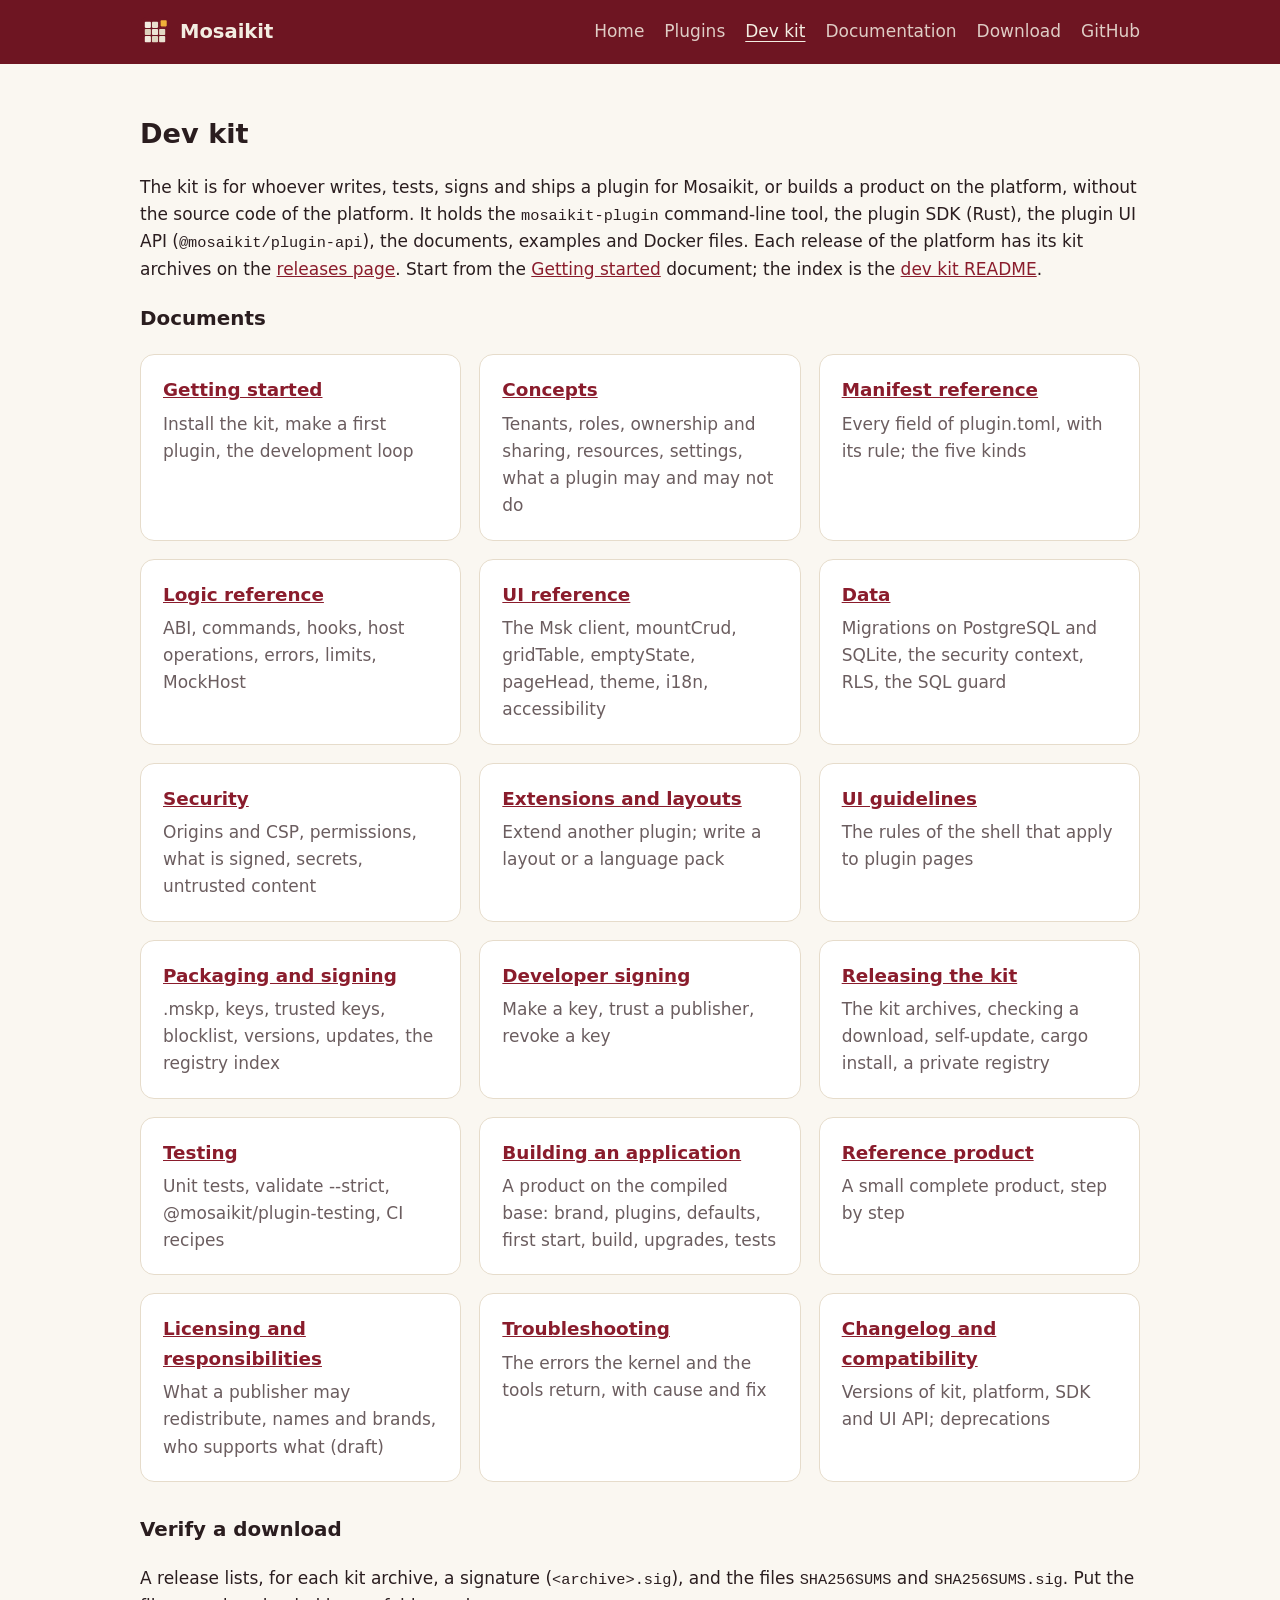
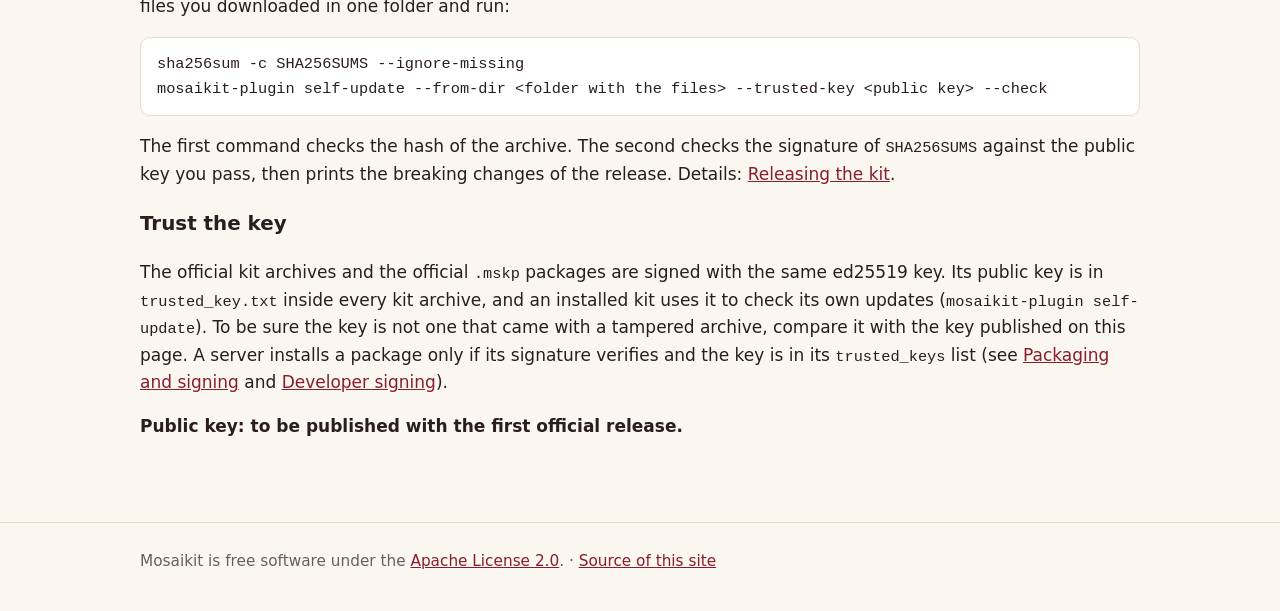
==== devkit/index.html @ ae29c069 "Refresh the site: current plugins, Dev kit page, links Co-Authored-By: Claude Sonnet 5.5 <noreply@an" ====
<!doctype html>
<!-- SPDX-FileCopyrightText: 2026 Massimo Antonini -->
<!-- SPDX-License-Identifier: MPL-2.0 -->
<html lang="en">
<head>
<meta charset="utf-8">
<meta name="viewport" content="width=device-width, initial-scale=1">
<title>Dev kit · Mosaikit</title>
<meta name="description" content="The Mosaikit development kit: documents, tools and how to verify a download.">
<link rel="icon" href="/assets/mosaikit.svg" type="image/svg+xml">
<link rel="stylesheet" href="/assets/site.css">
</head>
<body>
<header class="top"><div class="wrap">
  <a class="brand" href="/"><img src="/assets/mosaikit.svg" alt="">Mosaikit</a>
  <nav class="main">
    <a href="/">Home</a>
    <a href="/plugins/">Plugins</a>
    <a href="/devkit/" aria-current="page">Dev kit</a>
    <a href="https://github.com/mosaikit/mosaikit/blob/main/docs/architecture.md">Documentation</a>
    <a href="https://github.com/mosaikit/mosaikit/releases">Download</a>
    <a href="https://github.com/mosaikit">GitHub</a>
  </nav>
</div></header>
<main><div class="wrap">
  <h2>Dev kit</h2>
  <p>The kit is for whoever writes, tests, signs and ships a plugin for Mosaikit, or builds a product on the platform,
    without the source code of the platform. It holds the <code>mosaikit-plugin</code> command-line tool, the plugin SDK
    (Rust), the plugin UI API (<code>@mosaikit/plugin-api</code>), the documents, examples and Docker files. Each release
    of the platform has its kit archives on the <a href="https://github.com/mosaikit/mosaikit/releases">releases page</a>.
    Start from the <a href="https://github.com/mosaikit/mosaikit/blob/main/docs/devkit/getting-started.md">Getting started</a> document; the index is the
    <a href="https://github.com/mosaikit/mosaikit/blob/main/docs/devkit/README.md">dev kit README</a>.</p>
  <h3>Documents</h3>
  <div class="grid">
    <div class="card"><h3><a href="https://github.com/mosaikit/mosaikit/blob/main/docs/devkit/getting-started.md">Getting started</a></h3><p>Install the kit, make a first plugin, the development loop</p></div>
    <div class="card"><h3><a href="https://github.com/mosaikit/mosaikit/blob/main/docs/devkit/concepts.md">Concepts</a></h3><p>Tenants, roles, ownership and sharing, resources, settings, what a plugin may and may not do</p></div>
    <div class="card"><h3><a href="https://github.com/mosaikit/mosaikit/blob/main/docs/devkit/manifest.md">Manifest reference</a></h3><p>Every field of plugin.toml, with its rule; the five kinds</p></div>
    <div class="card"><h3><a href="https://github.com/mosaikit/mosaikit/blob/main/docs/devkit/logic.md">Logic reference</a></h3><p>ABI, commands, hooks, host operations, errors, limits, MockHost</p></div>
    <div class="card"><h3><a href="https://github.com/mosaikit/mosaikit/blob/main/docs/devkit/ui.md">UI reference</a></h3><p>The Msk client, mountCrud, gridTable, emptyState, pageHead, theme, i18n, accessibility</p></div>
    <div class="card"><h3><a href="https://github.com/mosaikit/mosaikit/blob/main/docs/devkit/data.md">Data</a></h3><p>Migrations on PostgreSQL and SQLite, the security context, RLS, the SQL guard</p></div>
    <div class="card"><h3><a href="https://github.com/mosaikit/mosaikit/blob/main/docs/devkit/security.md">Security</a></h3><p>Origins and CSP, permissions, what is signed, secrets, untrusted content</p></div>
    <div class="card"><h3><a href="https://github.com/mosaikit/mosaikit/blob/main/docs/devkit/extensions-layouts.md">Extensions and layouts</a></h3><p>Extend another plugin; write a layout or a language pack</p></div>
    <div class="card"><h3><a href="https://github.com/mosaikit/mosaikit/blob/main/docs/devkit/ui-guidelines.md">UI guidelines</a></h3><p>The rules of the shell that apply to plugin pages</p></div>
    <div class="card"><h3><a href="https://github.com/mosaikit/mosaikit/blob/main/docs/devkit/packaging.md">Packaging and signing</a></h3><p>.mskp, keys, trusted keys, blocklist, versions, updates, the registry index</p></div>
    <div class="card"><h3><a href="https://github.com/mosaikit/mosaikit/blob/main/docs/devkit/signing.md">Developer signing</a></h3><p>Make a key, trust a publisher, revoke a key</p></div>
    <div class="card"><h3><a href="https://github.com/mosaikit/mosaikit/blob/main/docs/devkit/releasing.md">Releasing the kit</a></h3><p>The kit archives, checking a download, self-update, cargo install, a private registry</p></div>
    <div class="card"><h3><a href="https://github.com/mosaikit/mosaikit/blob/main/docs/devkit/testing.md">Testing</a></h3><p>Unit tests, validate --strict, @mosaikit/plugin-testing, CI recipes</p></div>
    <div class="card"><h3><a href="https://github.com/mosaikit/mosaikit/blob/main/docs/devkit/building-an-application.md">Building an application</a></h3><p>A product on the compiled base: brand, plugins, defaults, first start, build, upgrades, tests</p></div>
    <div class="card"><h3><a href="https://github.com/mosaikit/mosaikit/blob/main/docs/devkit/reference-product.md">Reference product</a></h3><p>A small complete product, step by step</p></div>
    <div class="card"><h3><a href="https://github.com/mosaikit/mosaikit/blob/main/docs/devkit/product-licensing.md">Licensing and responsibilities</a></h3><p>What a publisher may redistribute, names and brands, who supports what (draft)</p></div>
    <div class="card"><h3><a href="https://github.com/mosaikit/mosaikit/blob/main/docs/devkit/troubleshooting.md">Troubleshooting</a></h3><p>The errors the kernel and the tools return, with cause and fix</p></div>
    <div class="card"><h3><a href="https://github.com/mosaikit/mosaikit/blob/main/docs/devkit/changelog.md">Changelog and compatibility</a></h3><p>Versions of kit, platform, SDK and UI API; deprecations</p></div>
  </div>
  <h3 style="margin-top:32px">Verify a download</h3>
  <p>A release lists, for each kit archive, a signature (<code>&lt;archive&gt;.sig</code>), and the files
    <code>SHA256SUMS</code> and <code>SHA256SUMS.sig</code>. Put the files you downloaded in one folder and run:</p>
  <pre>sha256sum -c SHA256SUMS --ignore-missing
mosaikit-plugin self-update --from-dir &lt;folder with the files&gt; --trusted-key &lt;public key&gt; --check</pre>
  <p>The first command checks the hash of the archive. The second checks the signature of <code>SHA256SUMS</code>
    against the public key you pass, then prints the breaking changes of the release. Details:
    <a href="https://github.com/mosaikit/mosaikit/blob/main/docs/devkit/releasing.md">Releasing the kit</a>.</p>
  <h3>Trust the key</h3>
  <p>The official kit archives and the official <code>.mskp</code> packages are signed with the same ed25519 key. Its
    public key is in <code>trusted_key.txt</code> inside every kit archive, and an installed kit uses it to check its own
    updates (<code>mosaikit-plugin self-update</code>). To be sure the key is not one that came with a tampered archive,
    compare it with the key published on this page. A server installs a package only if its signature verifies and the
    key is in its <code>trusted_keys</code> list (see <a href="https://github.com/mosaikit/mosaikit/blob/main/docs/devkit/packaging.md">Packaging and signing</a> and
    <a href="https://github.com/mosaikit/mosaikit/blob/main/docs/devkit/signing.md">Developer signing</a>).</p>
  <p><strong>Public key: to be published with the first official release.</strong></p>
</div></main>
<footer><div class="wrap">Mosaikit is free software under the <a href="https://www.apache.org/licenses/LICENSE-2.0">Apache License 2.0</a>. · <a href="https://github.com/mosaikit/mosaikit.github.io">Source of this site</a></div></footer>
</body>
</html>
---- assets/site.css ----
/* SPDX-FileCopyrightText: 2026 Massimo Antonini */
/* SPDX-License-Identifier: MPL-2.0 */
:root {
  --brand: #6e1522;
  --brand-ink: #f3ede2;
  --accent: #f0b23a;
  --bg: #faf7f1;
  --surface: #ffffff;
  --text: #2a1d1f;
  --muted: #6b5d5f;
  --line: #e6dccb;
  --link: #8a1c2c;
  --radius: 14px;
  color-scheme: light dark;
}
@media (prefers-color-scheme: dark) {
  :root {
    --bg: #1a1214;
    --surface: #241a1c;
    --text: #f1e9e0;
    --muted: #b9aaa6;
    --line: #3a2c2e;
    --link: #f0b23a;
  }
}
* { box-sizing: border-box; }
html { font-size: 17px; }
body {
  margin: 0;
  background: var(--bg);
  color: var(--text);
  font: 1rem/1.6 system-ui, -apple-system, "Segoe UI", Roboto, "Helvetica Neue", sans-serif;
}
a { color: var(--link); }
.wrap { max-width: 1040px; margin: 0 auto; padding: 0 20px; }
header.top { background: var(--brand); color: var(--brand-ink); }
header.top .wrap { display: flex; align-items: center; gap: 12px 24px; min-height: 64px; flex-wrap: wrap; padding-top: 10px; padding-bottom: 10px; }
.brand { display: flex; align-items: center; gap: 10px; color: inherit; text-decoration: none; font-weight: 700; font-size: 1.15rem; }
.brand img { width: 30px; height: 30px; border-radius: 7px; }
nav.main { display: flex; gap: 6px 20px; margin-left: auto; flex-wrap: wrap; }
nav.main a { color: var(--brand-ink); text-decoration: none; opacity: .85; }
nav.main a:hover, nav.main a[aria-current="page"] { opacity: 1; text-decoration: underline; text-underline-offset: 4px; }
.hero { background: var(--brand); color: var(--brand-ink); padding: 48px 0 68px; }
.hero h1 { font-size: clamp(2rem, 5vw, 3.1rem); line-height: 1.15; margin: 0 0 16px; max-width: 16ch; }
.hero p { font-size: 1.15rem; max-width: 60ch; margin: 0 0 28px; opacity: .92; }
.button { display: inline-block; padding: 11px 20px; border-radius: 999px; font-weight: 600; text-decoration: none; margin: 0 10px 10px 0; }
.button.primary { background: var(--accent); color: #2a1d1f; }
.button.ghost { border: 1.5px solid currentColor; color: var(--brand-ink); }
main { padding: 48px 0 64px; }
h2 { font-size: 1.6rem; margin: 0 0 18px; }
.grid { display: grid; grid-template-columns: repeat(auto-fit, minmax(260px, 1fr)); gap: 18px; }
.card { background: var(--surface); border: 1px solid var(--line); border-radius: var(--radius); padding: 20px 22px; }
.card h3 { margin: 0 0 6px; font-size: 1.08rem; }
.card p { margin: 0; color: var(--muted); }
section + section { margin-top: 56px; }
code, pre { font-family: ui-monospace, "Cascadia Code", Consolas, monospace; font-size: .9em; }
pre { background: var(--surface); border: 1px solid var(--line); border-radius: 10px; padding: 14px 16px; overflow-x: auto; }
.plugin .meta { margin: 10px 0 14px; color: var(--muted); font-size: .9rem; }
.plugin .id { font-family: ui-monospace, Consolas, monospace; font-size: .85rem; color: var(--muted); word-break: break-all; }
.plugin .actions a { font-weight: 600; margin-right: 14px; }
.badge { display: inline-block; background: var(--accent); color: #2a1d1f; border-radius: 999px; padding: 1px 10px; font-size: .8rem; font-weight: 600; vertical-align: middle; }
.notice { color: var(--muted); }
input[type="search"] { width: 100%; max-width: 420px; padding: 10px 14px; border-radius: 10px; border: 1px solid var(--line); background: var(--surface); color: var(--text); font: inherit; margin-bottom: 22px; }
footer { border-top: 1px solid var(--line); padding: 26px 0 40px; color: var(--muted); font-size: .9rem; }
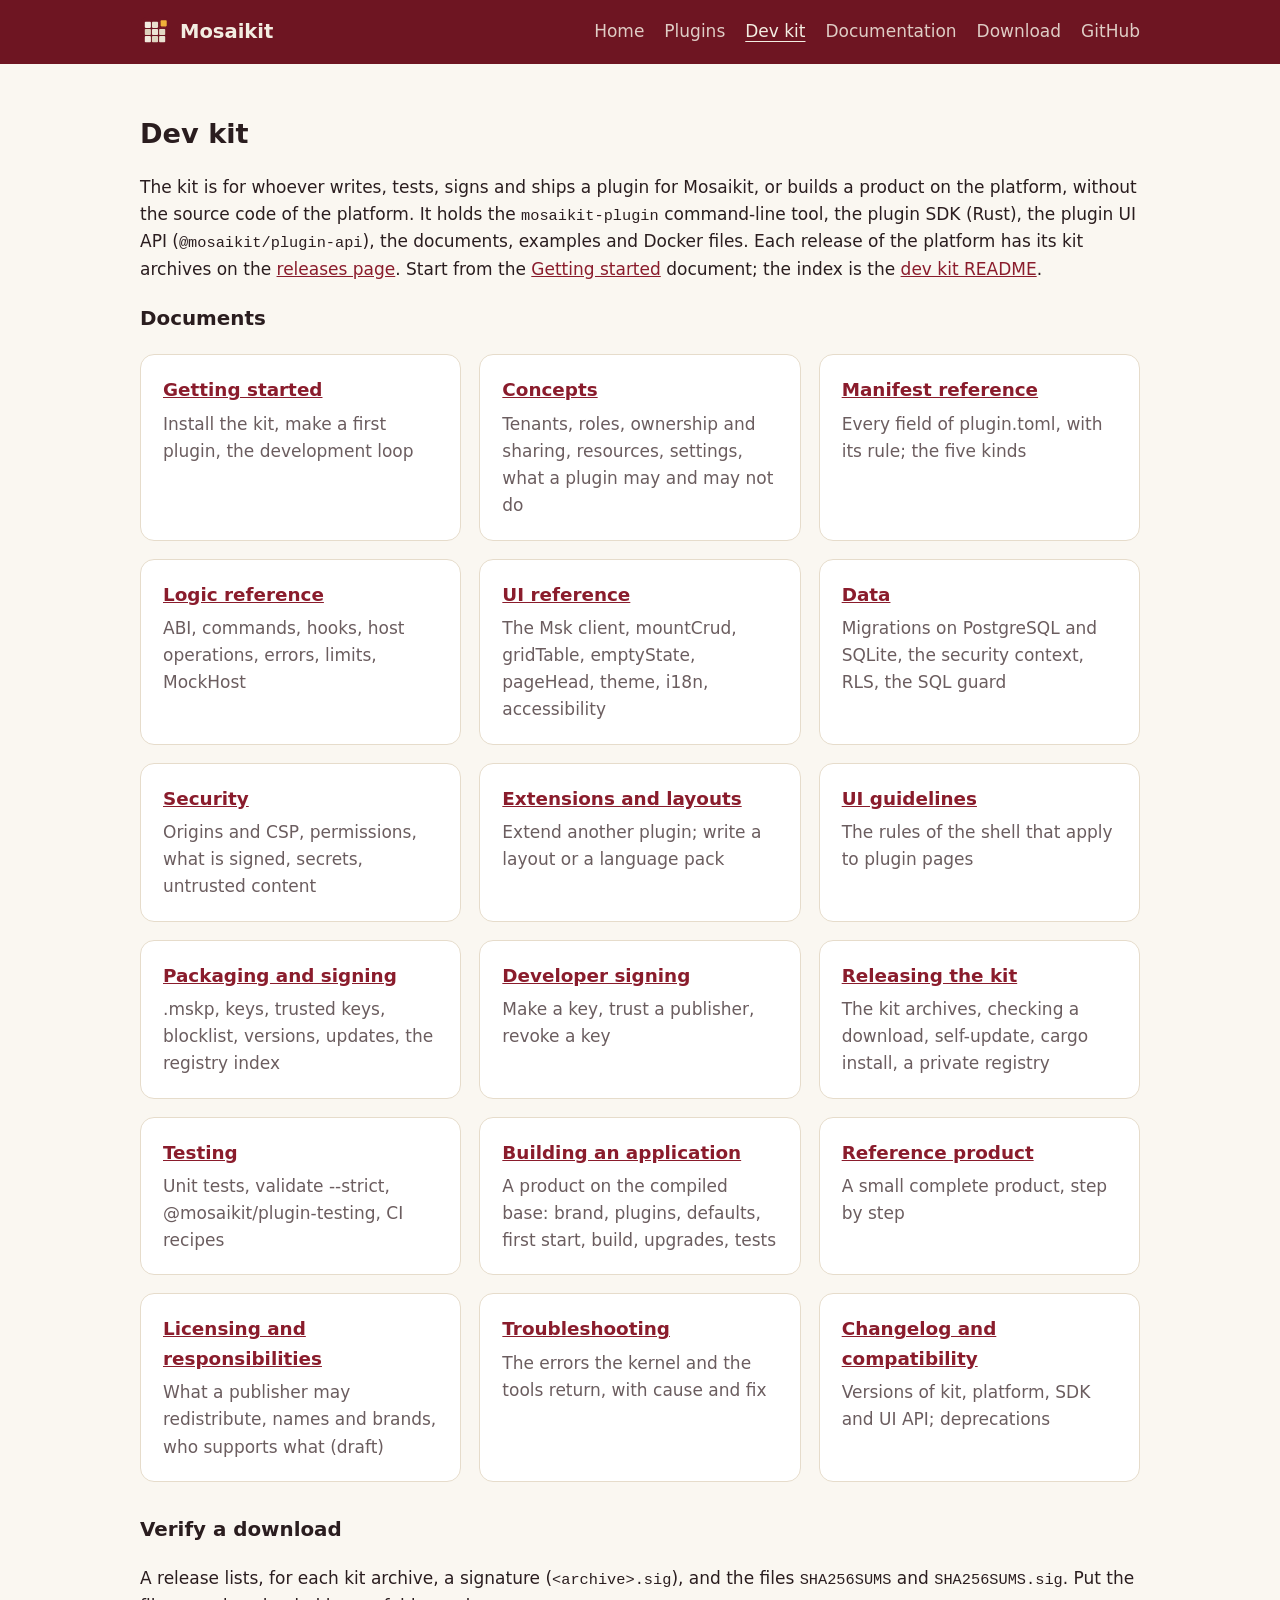
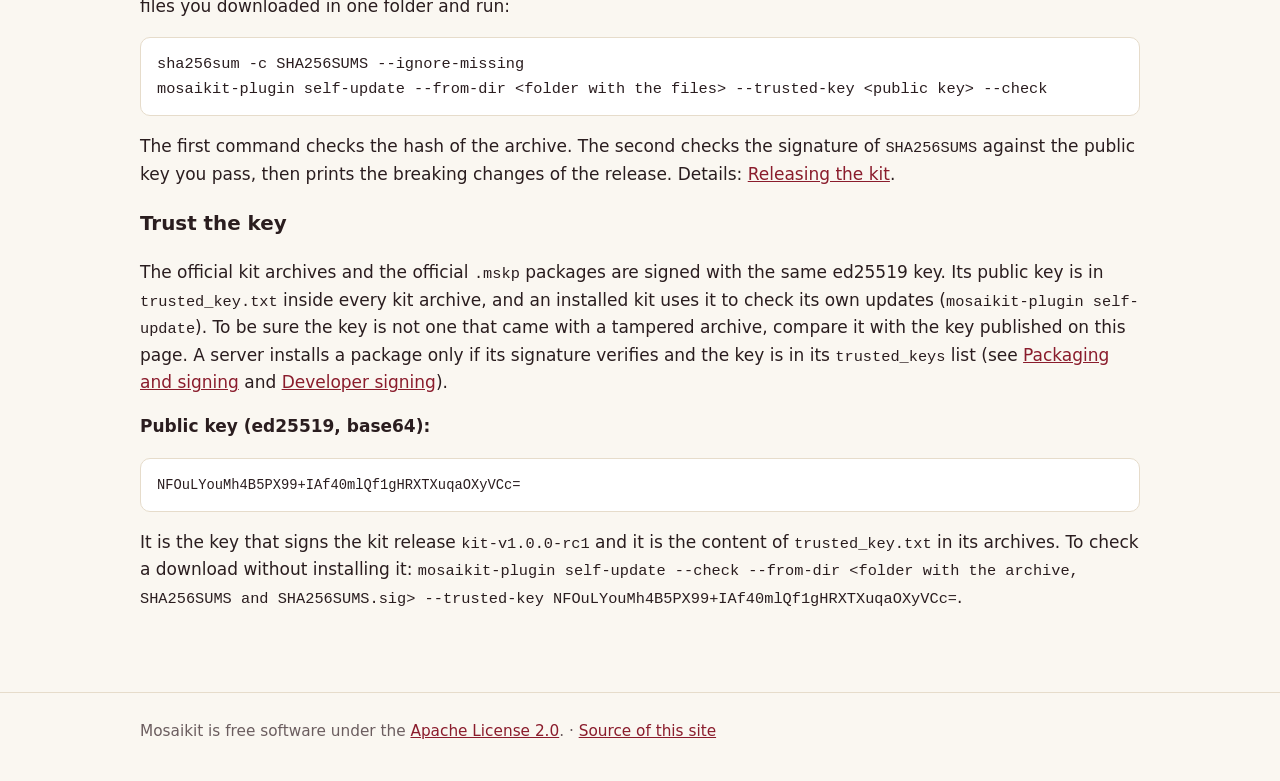
==== commit 7187b933: "Dev kit page: the public key of the official releases Co-Authored-By: Claude Sonnet 5.5 <noreply@ant" ====
--- a/devkit/index.html
+++ b/devkit/index.html
@@ -66,7 +66,9 @@
     compare it with the key published on this page. A server installs a package only if its signature verifies and the
     key is in its <code>trusted_keys</code> list (see <a href="https://github.com/mosaikit/mosaikit/blob/main/docs/devkit/packaging.md">Packaging and signing</a> and
     <a href="https://github.com/mosaikit/mosaikit/blob/main/docs/devkit/signing.md">Developer signing</a>).</p>
-  <p><strong>Public key: to be published with the first official release.</strong></p>
+  <p><strong>Public key (ed25519, base64):</strong></p>
+  <pre><code>NFOuLYouMh4B5PX99+IAf40mlQf1gHRXTXuqaOXyVCc=</code></pre>
+  <p>It is the key that signs the kit release <code>kit-v1.0.0-rc1</code> and it is the content of <code>trusted_key.txt</code> in its archives. To check a download without installing it: <code>mosaikit-plugin self-update --check --from-dir &lt;folder with the archive, SHA256SUMS and SHA256SUMS.sig&gt; --trusted-key NFOuLYouMh4B5PX99+IAf40mlQf1gHRXTXuqaOXyVCc=</code>.</p>
 </div></main>
 <footer><div class="wrap">Mosaikit is free software under the <a href="https://www.apache.org/licenses/LICENSE-2.0">Apache License 2.0</a>. · <a href="https://github.com/mosaikit/mosaikit.github.io">Source of this site</a></div></footer>
 </body>
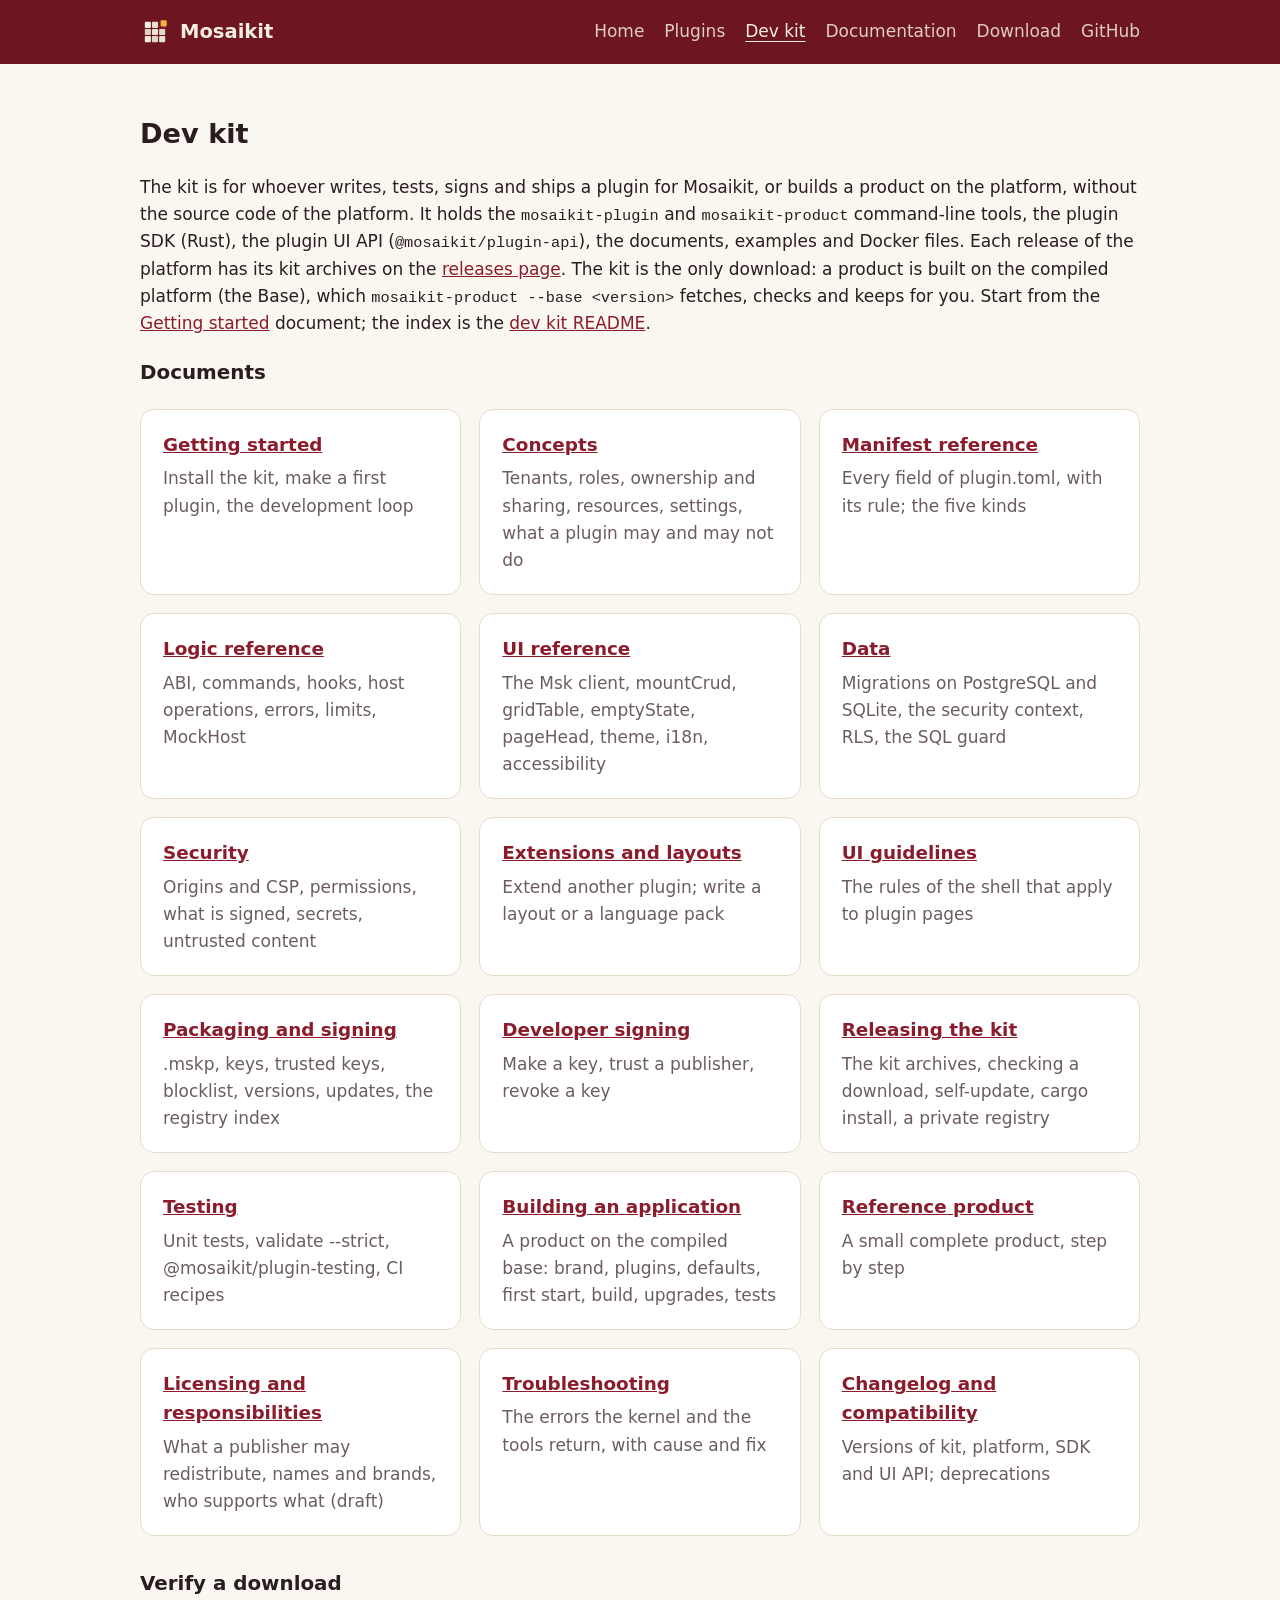
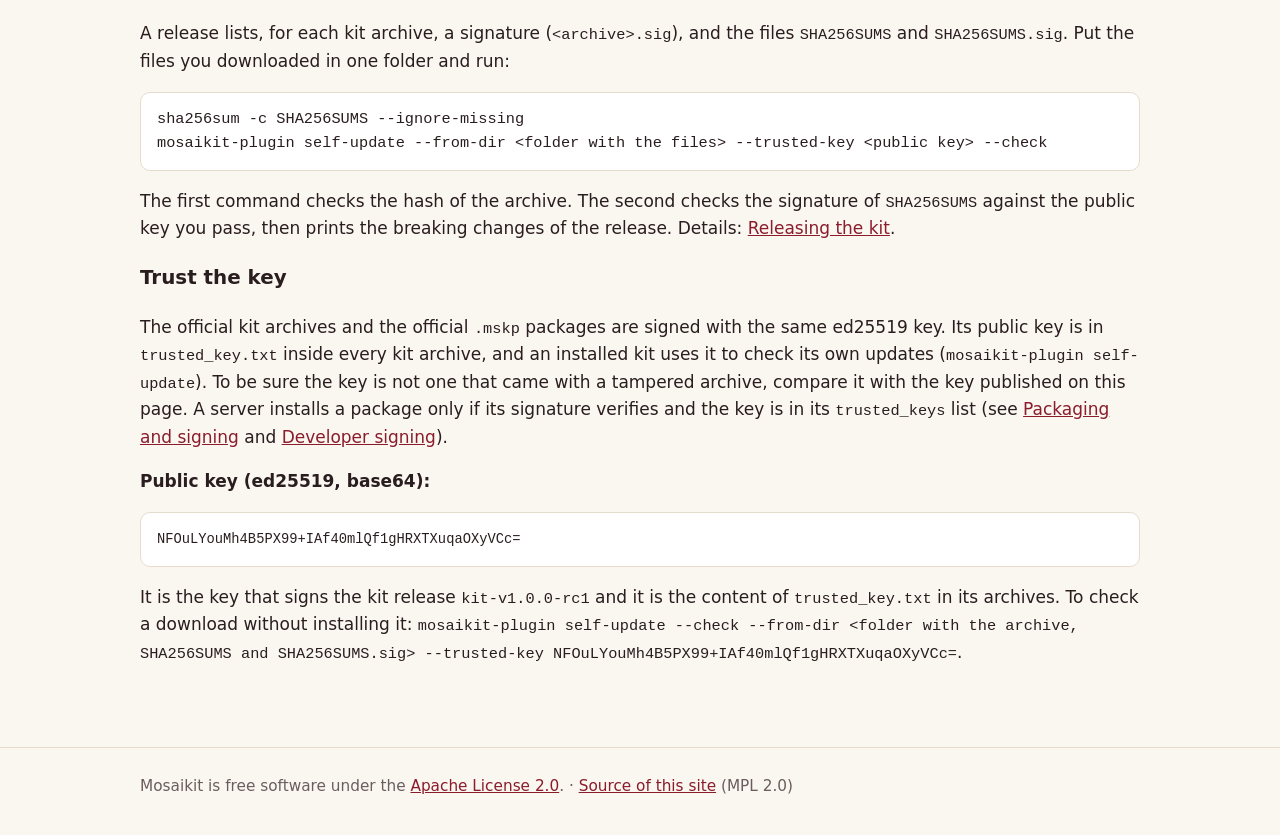
==== commit 2d60f2f0: "Home: new screenshot of the home page; Dev Kit page says it holds the product tool and the only down" ====
--- a/devkit/index.html
+++ b/devkit/index.html
@@ -25,9 +25,10 @@
 <main><div class="wrap">
   <h2>Dev kit</h2>
   <p>The kit is for whoever writes, tests, signs and ships a plugin for Mosaikit, or builds a product on the platform,
-    without the source code of the platform. It holds the <code>mosaikit-plugin</code> command-line tool, the plugin SDK
+    without the source code of the platform. It holds the <code>mosaikit-plugin</code> and <code>mosaikit-product</code> command-line tools, the plugin SDK
     (Rust), the plugin UI API (<code>@mosaikit/plugin-api</code>), the documents, examples and Docker files. Each release
-    of the platform has its kit archives on the <a href="https://github.com/mosaikit/mosaikit/releases">releases page</a>.
+    of the platform has its kit archives on the <a href="https://github.com/mosaikit/mosaikit/releases">releases page</a>. The kit is the only download: a product is built on the compiled platform (the Base), which
+    <code>mosaikit-product --base &lt;version&gt;</code> fetches, checks and keeps for you.
     Start from the <a href="https://github.com/mosaikit/mosaikit/blob/main/docs/devkit/getting-started.md">Getting started</a> document; the index is the
     <a href="https://github.com/mosaikit/mosaikit/blob/main/docs/devkit/README.md">dev kit README</a>.</p>
   <h3>Documents</h3>
@@ -70,6 +71,6 @@
   <pre><code>NFOuLYouMh4B5PX99+IAf40mlQf1gHRXTXuqaOXyVCc=</code></pre>
   <p>It is the key that signs the kit release <code>kit-v1.0.0-rc1</code> and it is the content of <code>trusted_key.txt</code> in its archives. To check a download without installing it: <code>mosaikit-plugin self-update --check --from-dir &lt;folder with the archive, SHA256SUMS and SHA256SUMS.sig&gt; --trusted-key NFOuLYouMh4B5PX99+IAf40mlQf1gHRXTXuqaOXyVCc=</code>.</p>
 </div></main>
-<footer><div class="wrap">Mosaikit is free software under the <a href="https://www.apache.org/licenses/LICENSE-2.0">Apache License 2.0</a>. · <a href="https://github.com/mosaikit/mosaikit.github.io">Source of this site</a></div></footer>
+<footer><div class="wrap">Mosaikit is free software under the <a href="https://www.apache.org/licenses/LICENSE-2.0">Apache License 2.0</a>. · <a href="https://github.com/mosaikit/mosaikit.github.io">Source of this site</a> (MPL 2.0)</div></footer>
 </body>
 </html>
--- a/assets/site.css
+++ b/assets/site.css
@@ -62,3 +62,31 @@
 .notice { color: var(--muted); }
 input[type="search"] { width: 100%; max-width: 420px; padding: 10px 14px; border-radius: 10px; border: 1px solid var(--line); background: var(--surface); color: var(--text); font: inherit; margin-bottom: 22px; }
 footer { border-top: 1px solid var(--line); padding: 26px 0 40px; color: var(--muted); font-size: .9rem; }
+.hero-grid { display: grid; grid-template-columns: 1.05fr 1fr; gap: 36px; align-items: center; }
+.hero h1 { max-width: 18ch; }
+.hero .eyebrow { text-transform: uppercase; letter-spacing: .12em; font-size: .8rem; font-weight: 700; color: var(--accent); margin: 0 0 12px; opacity: 1; }
+.shot { margin: 0; border-radius: 12px; overflow: hidden; background: var(--surface); border: 1px solid var(--line); box-shadow: 0 18px 40px rgba(0,0,0,.22); }
+.shot img { display: block; width: 100%; height: auto; }
+.shot .bar { display: flex; gap: 6px; padding: 9px 12px; background: var(--line); }
+.shot .bar i { width: 10px; height: 10px; border-radius: 50%; background: var(--muted); opacity: .55; }
+.stats { list-style: none; margin: -92px 0 56px; padding: 0; display: grid; grid-template-columns: repeat(auto-fit, minmax(190px, 1fr)); gap: 14px; position: relative; }
+.stats li { background: var(--surface); border: 1px solid var(--line); border-radius: var(--radius); padding: 16px 18px; box-shadow: 0 8px 22px rgba(0,0,0,.10); }
+.stats strong { display: block; font-size: 1.25rem; color: var(--link); }
+.stats span { color: var(--muted); font-size: .92rem; }
+.lead { color: var(--muted); max-width: 70ch; margin: -6px 0 22px; font-size: 1.05rem; }
+.split { display: grid; grid-template-columns: 1.35fr 1fr; gap: 36px; align-items: center; }
+.split + .split { margin-top: 40px; }
+.split.flip { grid-template-columns: 1fr 1.35fr; }
+.split.flip .shot { order: 2; }
+.split h3 { font-size: 1.3rem; margin: 0 0 8px; }
+.split p { color: var(--muted); margin: 0; }
+.grid.two { grid-template-columns: repeat(auto-fit, minmax(300px, 1fr)); }
+.path pre { margin: 12px 0; font-size: .8em; }
+.button.small { padding: 8px 16px; margin: 0; font-size: .95rem; }
+.start { background: var(--surface); border: 1px solid var(--line); border-radius: 18px; padding: 32px 28px; }
+.start .card { background: var(--bg); }
+@media (max-width: 820px) {
+  .hero-grid, .split, .split.flip { grid-template-columns: 1fr; }
+  .split.flip .shot { order: 0; }
+  .stats { margin-top: -72px; }
+}
